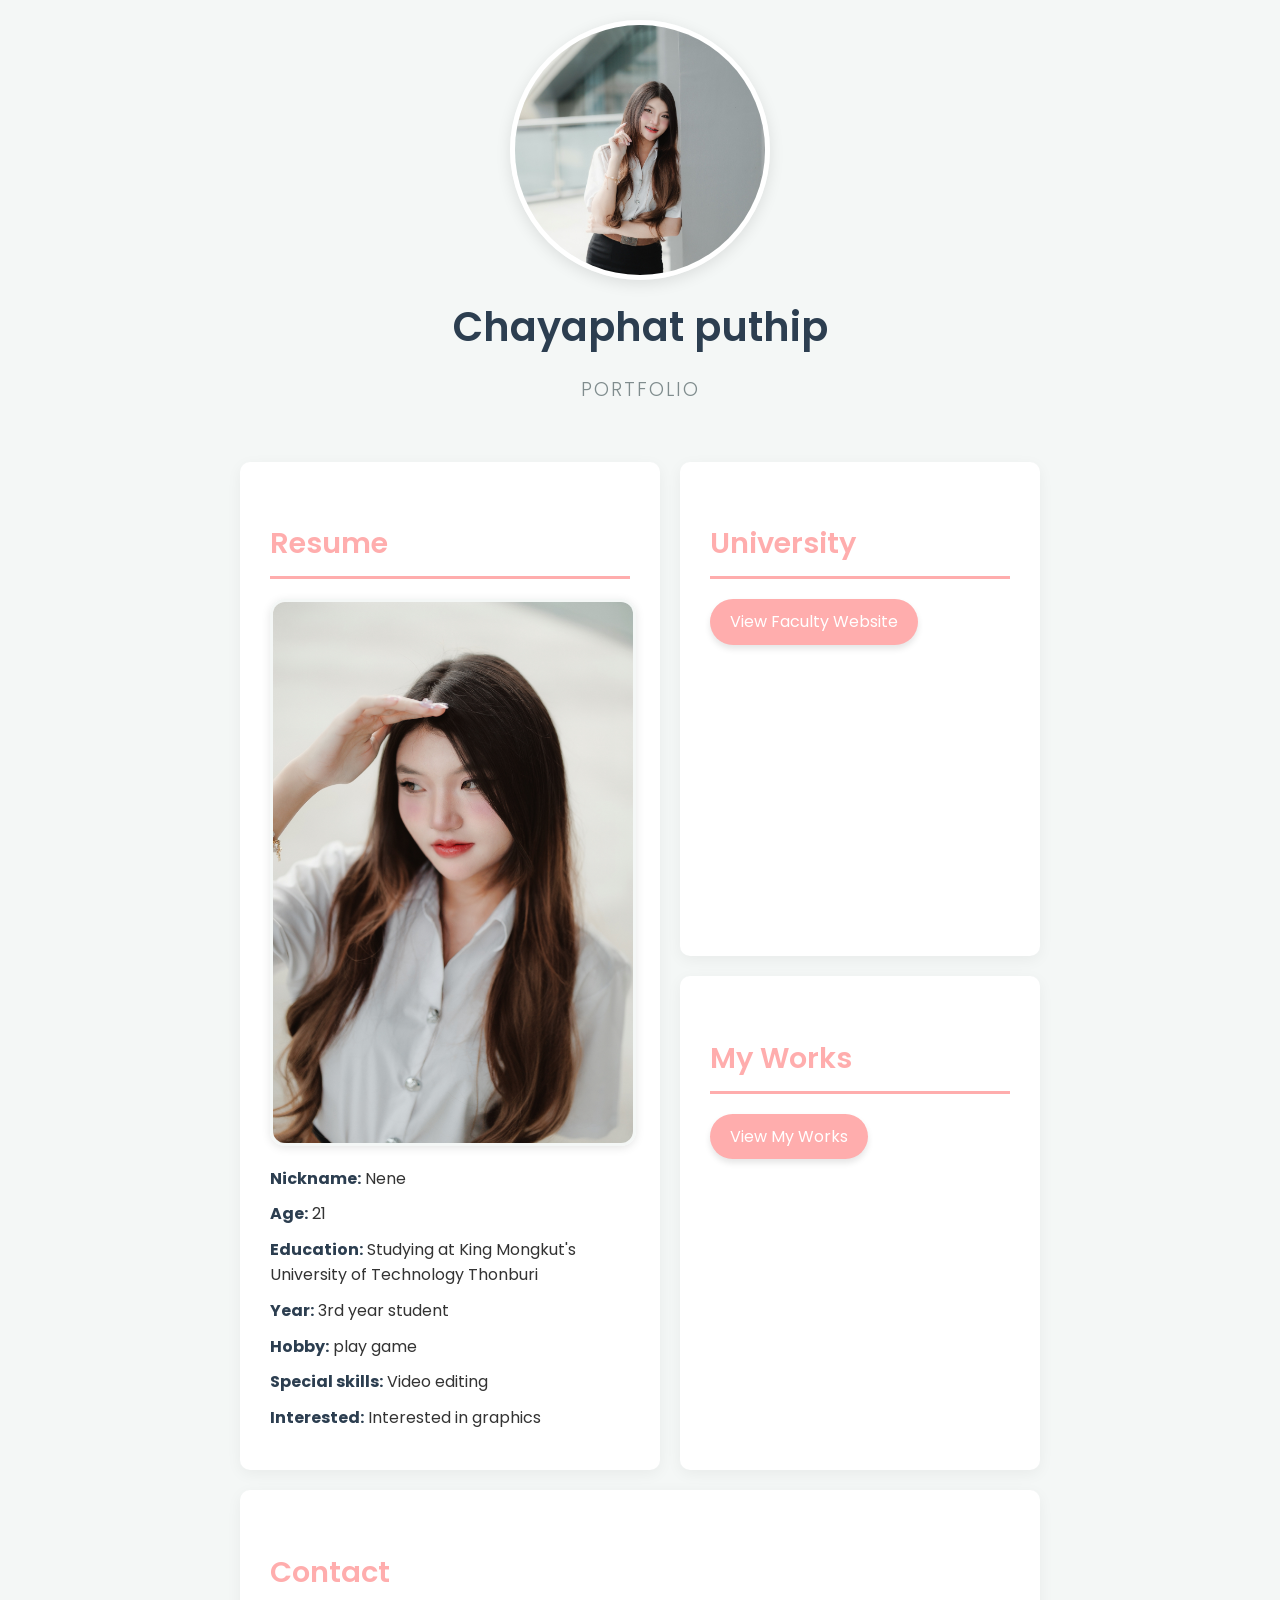
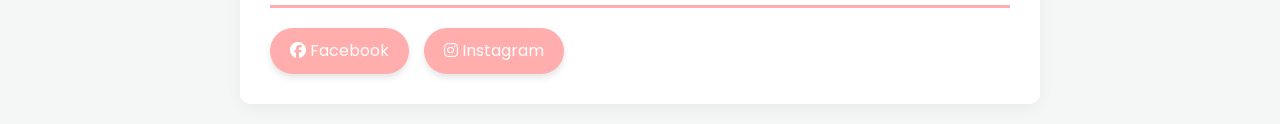
==== index.html @ e0c219ab "Add files via upload" ====
<!DOCTYPE html>
<html lang="en">
<head>
    <meta charset='utf-8'>
    <meta http-equiv='X-UA-Compatible' content='IE=edge'>
    <title>Portfolio</title>
    <meta name='viewport' content='width=device-width, initial-scale=1'>
    <link rel='stylesheet' type='text/css' media='screen' href='main.css'>
    <link rel="stylesheet" href="https://cdnjs.cloudflare.com/ajax/libs/font-awesome/6.5.1/css/all.min.css">
</head>
<body>
    <header class="profile-header">
        <img src="pic.jpg" alt="Profile Picture" class="profile-pic">
        <div class="header-info">
            <h1>Chayaphat puthip</h1>
            <h2>Portfolio</h2>
        </div>
    </header>

    <main class="portfolio-container">
        <div class="flex-container">
            <section class="section-card resume-card">
                <h3>Resume</h3>
                <div class="content">
                    <img src="pig2.jpg" alt="Another Person's Picture" class="second-pic">
                    <p><strong>Nickname:</strong> Nene</p>
                    <p><strong>Age:</strong> 21</p>
                    <p><strong>Education:</strong> Studying at King Mongkut's University of Technology Thonburi</p>
                    <p><strong>Year:</strong> 3rd year student</p>
                    <p><strong>Hobby:</strong> play game</p>
                    <p><strong>Special skills:</strong> Video editing</p>
                    <p><strong>Interested:</strong> Interested in graphics</p>
                </div>
            </section>
            <div class="right-column">
                <section class="section-card university-card">
                    <h3>University</h3>
                    <div class="content contact-links">
                        <a href="https://media.kmutt.ac.th/" target="_blank">View Faculty Website</a>
                    </div>
                </section>
                <section class="section-card works-card">
                    <h3>My Works</h3>
                    <div class="content contact-links">
                        <a href="project.html">View My Works</a>
                    </div>
                </section>
            </div>
        </div>
        <section class="section-card contact-card">
            <h3>Contact</h3>
            <div class="content contact-links">
                <a href="https://www.facebook.com/share/1LTA5cwAmv/?mibextid=wwXIfr" target="_blank">
                    <i class="fab fa-facebook"></i> Facebook
                </a>
                <a href="https://www.instagram.com/nene.e__?igsh=MWU2ZjZlbnQwcmZtYg%3D%3D&utm_source=qr" target="_blank">
                    <i class="fab fa-instagram"></i> Instagram
                </a>
            </div>
        </section>
    </main>
</body>
</html>
---- main.css ----
@import url('https://fonts.googleapis.com/css2?family=Poppins:wght@300;400;600&display=swap');


body {
    font-family: 'Poppins', sans-serif;
    background-color: #f4f7f6; 
    color: #333; 
    line-height: 1.6;
    margin: 0;
    padding: 20px;
    display: flex;
    flex-direction: column;
    align-items: center;
}

.profile-header {
    display: flex;
    flex-direction: column;
    align-items: center;
    text-align: center;
    margin-bottom: 40px;
}

.profile-pic {
    width: 250px;
    height: 250px;
    border-radius: 50%;
    object-fit: cover;
    border: 5px solid #fff;
    box-shadow: 0 4px 15px rgba(0, 0, 0, 0.1);
}

.profile-header h1 {
    font-weight: 600;
    color: #2c3e50;
    font-size: 2.5em;
    margin-top: 15px;
    margin-bottom: 5px;
}

.profile-header h2 {
    font-weight: 300;
    color: #7f8c8d;
    font-size: 1.2em;
    letter-spacing: 2px;
    text-transform: uppercase;
}


.portfolio-container {
    width: 100%;
    max-width: 800px;
    display: flex;
    flex-direction: column;
    gap: 20px;
}

.flex-container {
    display: flex;
    flex-wrap: wrap;
    gap: 20px;
}

.right-column {
    display: flex;
    flex-direction: column;
    gap: 20px;
    flex: 1;
}

.section-card {
    background-color: #fff;
    padding: 30px;
    border-radius: 10px;
    box-shadow: 0 4px 15px rgba(0, 0, 0, 0.05);
    flex: 1;
    transition: transform 0.3s ease, box-shadow 0.3s ease;
}

.section-card:hover {
    transform: translateY(-5px);
    box-shadow: 0 8px 20px rgba(0, 0, 0, 0.1);
}

.section-card h3 {
    color: #ffadad;
    font-size: 1.8em;
    font-weight: 600;
    border-bottom: 3px solid #ffadad;
    padding-bottom: 10px;
    margin-bottom: 20px;
}

.content p {
    margin: 10px 0;
}

.content strong {
    color: #2c3e50;
}

.second-pic {
    display: block;
    width: 100%;
    height: auto;
    margin-bottom: 20px;
    border-radius: 15px;
    object-fit: cover;
    border: 3px solid #f4f7f6;
    box-shadow: 0 2px 10px rgba(0, 0, 0, 0.1);
}


.contact-links {
    display: flex;
    flex-wrap: wrap;
    gap: 15px;
}

.contact-links a {
    text-decoration: none;
    background-color: #ffadad;
    color: #fff;
    padding: 10px 20px;
    border-radius: 25px;
    transition: background-color 0.3s ease, transform 0.3s ease;
    font-weight: 400;
    box-shadow: 0 4px 6px rgba(0, 0, 0, 0.1);
}

.contact-links a:hover {
    background-color: #ff8585;
    transform: translateY(-3px);
    box-shadow: 0 6px 10px rgba(0, 0, 0, 0.15);
}

.works-grid {
    display: grid;
    grid-template-columns: repeat(auto-fit, minmax(200px, 1fr));
    gap: 20px;
    margin-top: 20px;
}

.work-item {
    background-color: #b3e0ff;
    color: #fff;
    padding: 20px;
    border-radius: 10px;
    text-align: center;
    font-size: 1.2em;
    cursor: pointer;
    transition: transform 0.3s ease, background-color 0.3s ease, box-shadow 0.3s ease;
    box-shadow: 0 2px 10px rgba(0, 0, 0, 0.1);
    text-decoration: none;
}

.work-item:hover {
    transform: scale(1.05);
    background-color: #80c8ff;
    box-shadow: 0 4px 15px rgba(0, 0, 0, 0.2);
}

#work-details {
    margin-top: 20px;
    padding: 20px;
    background-color: #fff;
    border-radius: 10px;
    box-shadow: 0 4px 15px rgba(0, 0, 0, 0.05);
    text-align: center;
    font-size: 1.5em;
    color: #2c3e50;
}

.back-button {
    display: inline-block;
    margin-top: 20px;
    text-decoration: none;
    background-color: #7f8c8d;
    color: #fff;
    padding: 10px 20px;
    border-radius: 25px;
    transition: background-color 0.3s ease, box-shadow 0.3s ease;
    font-weight: 400;
    box-shadow: 0 4px 6px rgba(0, 0, 0, 0.1);
}

.back-button:hover {
    background-color: #6c7a89;
    box-shadow: 0 6px 10px rgba(0, 0, 0, 0.15);
}


@media (max-width: 768px) {
    .flex-container {
        flex-direction: column;
    }
}
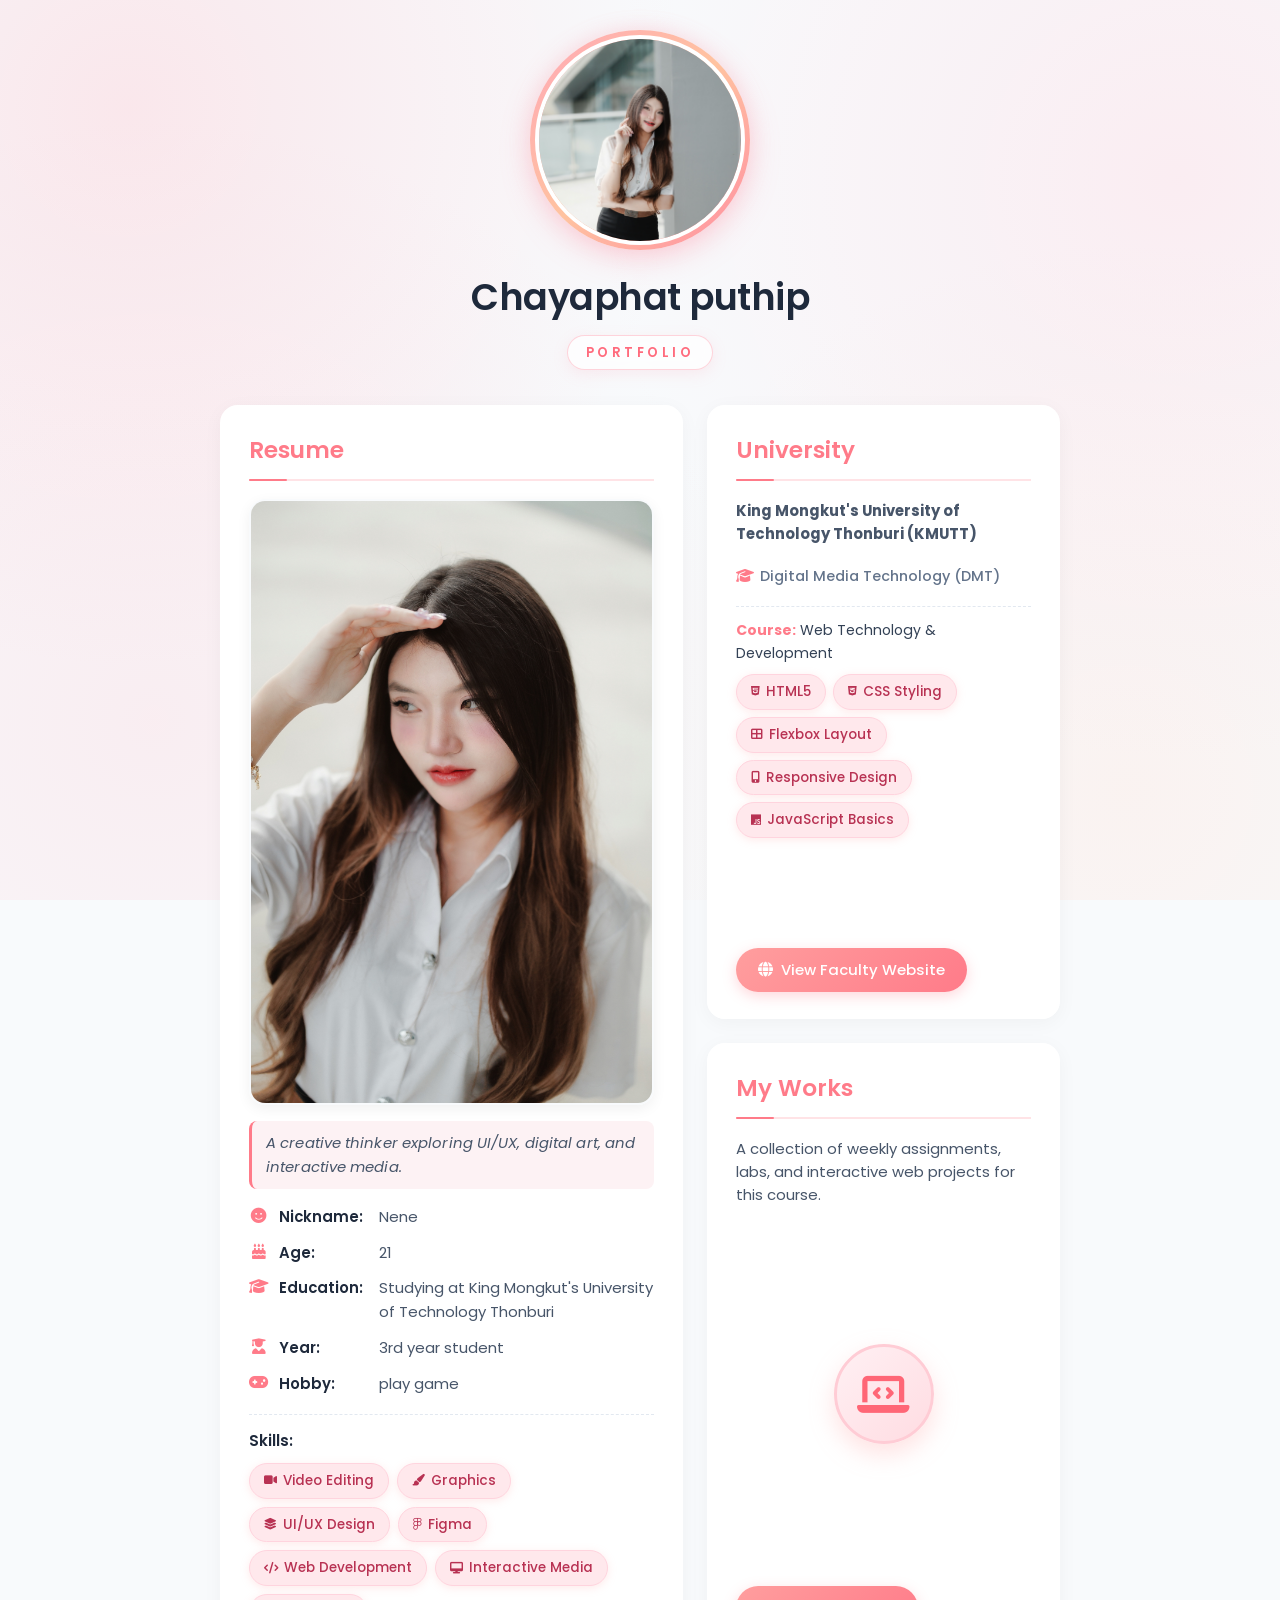
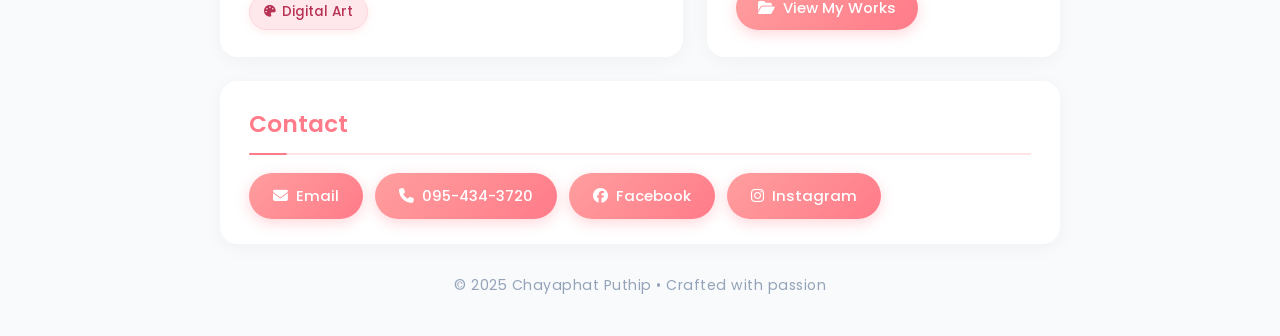
==== commit 3a280765: "update portfolio" ====
--- a/index.html
+++ b/index.html
@@ -3,17 +3,20 @@
 <head>
     <meta charset='utf-8'>
     <meta http-equiv='X-UA-Compatible' content='IE=edge'>
-    <title>Portfolio</title>
+    <title>Chayaphat Puthip | Digital Media Portfolio</title>
     <meta name='viewport' content='width=device-width, initial-scale=1'>
+    <link rel="icon" type="image/jpeg" href="pic.jpg">
     <link rel='stylesheet' type='text/css' media='screen' href='main.css'>
     <link rel="stylesheet" href="https://cdnjs.cloudflare.com/ajax/libs/font-awesome/6.5.1/css/all.min.css">
 </head>
 <body>
     <header class="profile-header">
-        <img src="pic.jpg" alt="Profile Picture" class="profile-pic">
+        <div class="avatar-wrapper">
+            <img src="pic.jpg" alt="Chayaphat Puthip" class="profile-pic">
+        </div>
         <div class="header-info">
             <h1>Chayaphat puthip</h1>
-            <h2>Portfolio</h2>
+            <span class="portfolio-badge">PORTFOLIO</span>
         </div>
     </header>
 
@@ -21,28 +24,75 @@
         <div class="flex-container">
             <section class="section-card resume-card">
                 <h3>Resume</h3>
-                <div class="content">
-                    <img src="pig2.jpg" alt="Another Person's Picture" class="second-pic">
-                    <p><strong>Nickname:</strong> Nene</p>
-                    <p><strong>Age:</strong> 21</p>
-                    <p><strong>Education:</strong> Studying at King Mongkut's University of Technology Thonburi</p>
-                    <p><strong>Year:</strong> 3rd year student</p>
-                    <p><strong>Hobby:</strong> play game</p>
-                    <p><strong>Special skills:</strong> Video editing</p>
-                    <p><strong>Interested:</strong> Interested in graphics</p>
+                <div class="content resume-content">
+                    <img src="pig2.jpg" alt="Resume Picture" class="second-pic">
+                    <p class="short-bio">A creative thinker exploring UI/UX, digital art, and interactive media.</p>
+                    <div class="resume-info">
+                        <p><i class="fas fa-smile info-icon"></i> <strong>Nickname:</strong> <span>Nene</span></p>
+                        <p><i class="fas fa-birthday-cake info-icon"></i> <strong>Age:</strong> <span>21</span></p>
+                        <p><i class="fas fa-graduation-cap info-icon"></i> <strong>Education:</strong> <span>Studying at King Mongkut's University of Technology Thonburi</span></p>
+                        <p><i class="fas fa-user-graduate info-icon"></i> <strong>Year:</strong> <span>3rd year student</span></p>
+                        <p><i class="fas fa-gamepad info-icon"></i> <strong>Hobby:</strong> <span>play game</span></p>
+                    </div>
+                    <div class="resume-tags">
+                        <div class="tag-group">
+                            <span class="tag-title">Skills:</span>
+                            <div class="tags-wrapper">
+                                <span class="badge-tag"><i class="fas fa-video"></i> Video Editing</span>
+                                <span class="badge-tag"><i class="fas fa-paint-brush"></i> Graphics</span>
+                                <span class="badge-tag"><i class="fas fa-layer-group"></i> UI/UX Design</span>
+                                <span class="badge-tag"><i class="fab fa-figma"></i> Figma</span>
+                                <span class="badge-tag"><i class="fas fa-code"></i> Web Development</span>
+                                <span class="badge-tag"><i class="fas fa-desktop"></i> Interactive Media</span>
+                                <span class="badge-tag"><i class="fas fa-palette"></i> Digital Art</span>
+                            </div>
+                        </div>
+                    </div>
                 </div>
             </section>
             <div class="right-column">
                 <section class="section-card university-card">
                     <h3>University</h3>
-                    <div class="content contact-links">
-                        <a href="https://media.kmutt.ac.th/" target="_blank">View Faculty Website</a>
+                    <div class="content card-body">
+                        <div class="univ-info">
+                            <p class="card-desc"><strong>King Mongkut's University of Technology Thonburi (KMUTT)</strong></p>
+                            <p class="card-subdesc"><i class="fas fa-graduation-cap"></i> Digital Media Technology (DMT)</p>
+                            <div class="course-section">
+                                <p class="course-title"><strong>Course:</strong> Web Technology & Development</p>
+                                <div class="tags-wrapper course-tags">
+                                    <span class="badge-tag"><i class="fab fa-html5"></i> HTML5</span>
+                                    <span class="badge-tag"><i class="fab fa-css3-alt"></i> CSS Styling</span>
+                                    <span class="badge-tag"><i class="fas fa-th-large"></i> Flexbox Layout</span>
+                                    <span class="badge-tag"><i class="fas fa-mobile-alt"></i> Responsive Design</span>
+                                    <span class="badge-tag"><i class="fab fa-js"></i> JavaScript Basics</span>
+                                </div>
+                            </div>
+                        </div>
+                        <div class="contact-links card-action">
+                            <a href="https://media.kmutt.ac.th/" target="_blank">
+                                <i class="fas fa-globe"></i> View Faculty Website
+                            </a>
+                        </div>
                     </div>
                 </section>
                 <section class="section-card works-card">
                     <h3>My Works</h3>
-                    <div class="content contact-links">
-                        <a href="project.html">View My Works</a>
+                    <div class="content card-body">
+                        <p class="card-desc">A collection of weekly assignments, labs, and interactive web projects for this course.</p>
+                        
+                        <div class="interactive-graphic-container">
+                            <div class="floating-illustration">
+                                <div class="illustration-circle">
+                                    <i class="fas fa-laptop-code"></i>
+                                </div>
+                            </div>
+                        </div>
+
+                        <div class="contact-links card-action">
+                            <a href="project.html">
+                                <i class="fas fa-folder-open"></i> View My Works
+                            </a>
+                        </div>
                     </div>
                 </section>
             </div>
@@ -50,6 +100,12 @@
         <section class="section-card contact-card">
             <h3>Contact</h3>
             <div class="content contact-links">
+                <a href="mailto:chayaphat7184@gmail.com">
+                    <i class="fas fa-envelope"></i> Email
+                </a>
+                <a href="tel:0954343720">
+                    <i class="fas fa-phone"></i> 095-434-3720
+                </a>
                 <a href="https://www.facebook.com/share/1LTA5cwAmv/?mibextid=wwXIfr" target="_blank">
                     <i class="fab fa-facebook"></i> Facebook
                 </a>
@@ -59,5 +115,9 @@
             </div>
         </section>
     </main>
+
+    <footer class="portfolio-footer">
+        <p>© 2025 Chayaphat Puthip • Crafted with passion</p>
+    </footer>
 </body>
 </html>
--- a/main.css
+++ b/main.css
@@ -1,198 +1,726 @@
-
-@import url('https://fonts.googleapis.com/css2?family=Poppins:wght@300;400;600&display=swap');
-
+@import url('https://fonts.googleapis.com/css2?family=Poppins:wght@300;400;500;600;700&display=swap');
+
+* {
+    box-sizing: border-box;
+}
 
 body {
     font-family: 'Poppins', sans-serif;
-    background-color: #f4f7f6; 
-    color: #333; 
+    background-color: #f8fafc;
+    background-image: 
+        radial-gradient(circle at 10% 12%, rgba(255, 182, 193, 0.28) 0%, transparent 40%),
+        radial-gradient(circle at 92% 20%, rgba(255, 209, 220, 0.32) 0%, transparent 42%),
+        radial-gradient(circle at 12% 80%, rgba(255, 192, 203, 0.22) 0%, transparent 45%),
+        radial-gradient(circle at 88% 88%, rgba(255, 223, 211, 0.28) 0%, transparent 40%);
+    background-attachment: fixed;
+    color: #334155;
     line-height: 1.6;
     margin: 0;
-    padding: 20px;
-    display: flex;
-    flex-direction: column;
-    align-items: center;
-}
-
+    padding: 30px 20px;
+    display: flex;
+    flex-direction: column;
+    align-items: center;
+    min-height: 100vh;
+}
+
+/* Header Section */
 .profile-header {
     display: flex;
     flex-direction: column;
     align-items: center;
     text-align: center;
-    margin-bottom: 40px;
+    margin-bottom: 35px;
+}
+
+.avatar-wrapper {
+    position: relative;
+    display: inline-flex;
+    align-items: center;
+    justify-content: center;
+    padding: 5px;
+    border-radius: 50%;
+    background: linear-gradient(135deg, #ffa8b6 0%, #ffc3a0 50%, #ff8da1 100%);
+    box-shadow: 0 10px 30px rgba(255, 140, 160, 0.3),
+                0 0 20px rgba(255, 175, 189, 0.25);
+    transition: all 0.4s ease;
+}
+
+.avatar-wrapper:hover {
+    transform: translateY(-5px) scale(1.03);
+    box-shadow: 0 16px 40px rgba(255, 120, 145, 0.42),
+                0 0 30px rgba(255, 160, 175, 0.35);
 }
 
 .profile-pic {
-    width: 250px;
-    height: 250px;
+    width: 210px;
+    height: 210px;
     border-radius: 50%;
     object-fit: cover;
-    border: 5px solid #fff;
-    box-shadow: 0 4px 15px rgba(0, 0, 0, 0.1);
+    border: 4px solid #ffffff;
+    display: block;
+    transition: all 0.3s ease;
 }
 
 .profile-header h1 {
     font-weight: 600;
-    color: #2c3e50;
-    font-size: 2.5em;
-    margin-top: 15px;
-    margin-bottom: 5px;
-}
-
-.profile-header h2 {
-    font-weight: 300;
-    color: #7f8c8d;
-    font-size: 1.2em;
-    letter-spacing: 2px;
+    color: #1e293b;
+    font-size: 2.3em;
+    margin-top: 18px;
+    margin-bottom: 8px;
+    letter-spacing: -0.5px;
+}
+
+.portfolio-badge {
+    display: inline-block;
+    padding: 6px 18px;
+    font-size: 0.82em;
+    font-weight: 600;
+    letter-spacing: 3.5px;
     text-transform: uppercase;
-}
-
-
+    color: #ff6b7d;
+    background: rgba(255, 255, 255, 0.7);
+    backdrop-filter: blur(8px);
+    -webkit-backdrop-filter: blur(8px);
+    border: 1px solid rgba(255, 160, 175, 0.45);
+    border-radius: 50px;
+    box-shadow: 0 4px 15px rgba(255, 150, 165, 0.15);
+    transition: all 0.3s ease;
+}
+
+.portfolio-badge:hover {
+    transform: translateY(-2px);
+    background: rgba(255, 255, 255, 0.9);
+    box-shadow: 0 6px 20px rgba(255, 150, 165, 0.25);
+    border-color: rgba(255, 120, 140, 0.6);
+}
+
+/* Portfolio Container Layout */
 .portfolio-container {
     width: 100%;
-    max-width: 800px;
-    display: flex;
-    flex-direction: column;
-    gap: 20px;
+    max-width: 840px;
+    display: flex;
+    flex-direction: column;
+    gap: 24px;
 }
 
 .flex-container {
     display: flex;
-    flex-wrap: wrap;
-    gap: 20px;
-}
-
-.right-column {
-    display: flex;
-    flex-direction: column;
-    gap: 20px;
-    flex: 1;
-}
-
+    gap: 24px;
+    align-items: stretch;
+}
+
+/* Cards Base Style */
 .section-card {
-    background-color: #fff;
-    padding: 30px;
-    border-radius: 10px;
-    box-shadow: 0 4px 15px rgba(0, 0, 0, 0.05);
-    flex: 1;
-    transition: transform 0.3s ease, box-shadow 0.3s ease;
+    background-color: rgba(255, 255, 255, 0.96);
+    backdrop-filter: blur(10px);
+    -webkit-backdrop-filter: blur(10px);
+    padding: 26px 28px;
+    border-radius: 18px;
+    box-shadow: 0 4px 20px rgba(0, 0, 0, 0.04);
+    border: 1px solid rgba(255, 255, 255, 0.9);
+    transition: all 0.35s cubic-bezier(0.2, 0.8, 0.2, 1);
 }
 
 .section-card:hover {
-    transform: translateY(-5px);
-    box-shadow: 0 8px 20px rgba(0, 0, 0, 0.1);
+    transform: translateY(-6px);
+    box-shadow: 0 16px 36px rgba(255, 150, 165, 0.12),
+                0 4px 12px rgba(0, 0, 0, 0.04);
 }
 
 .section-card h3 {
-    color: #ffadad;
-    font-size: 1.8em;
+    color: #ff7b89;
+    font-size: 1.45em;
     font-weight: 600;
-    border-bottom: 3px solid #ffadad;
+    border-bottom: 2px solid #ffe3e6;
     padding-bottom: 10px;
-    margin-bottom: 20px;
-}
-
-.content p {
-    margin: 10px 0;
-}
-
-.content strong {
-    color: #2c3e50;
+    margin-top: 0;
+    margin-bottom: 18px;
+    position: relative;
+}
+
+.section-card h3::after {
+    content: '';
+    position: absolute;
+    bottom: -2px;
+    left: 0;
+    width: 38px;
+    height: 2px;
+    background-color: #ff7b89;
+    border-radius: 2px;
+}
+
+/* Resume Card (Left Column) */
+.resume-card {
+    flex: 1.15;
+    display: flex;
+    flex-direction: column;
+}
+
+.resume-content {
+    display: flex;
+    flex-direction: column;
+    height: 100%;
 }
 
 .second-pic {
-    display: block;
     width: 100%;
     height: auto;
-    margin-bottom: 20px;
-    border-radius: 15px;
-    object-fit: cover;
-    border: 3px solid #f4f7f6;
-    box-shadow: 0 2px 10px rgba(0, 0, 0, 0.1);
-}
-
-
+    display: block;
+    border-radius: 16px;
+    object-fit: contain;
+    object-position: top center;
+    border: 2px solid #f8fafc;
+    box-shadow: 0 4px 14px rgba(0, 0, 0, 0.06);
+    margin-bottom: 16px;
+    transition: all 0.3s ease;
+}
+
+.second-pic:hover {
+    transform: translateY(-2px);
+    box-shadow: 0 8px 20px rgba(0, 0, 0, 0.1);
+}
+
+.short-bio {
+    font-size: 0.93em;
+    color: #475569;
+    line-height: 1.6;
+    margin: 0 0 16px 0;
+    padding: 10px 14px;
+    background-color: #fdf2f4;
+    border-left: 3px solid #ff7b89;
+    border-radius: 8px;
+    font-style: italic;
+    letter-spacing: 0.1px;
+}
+
+.resume-info {
+    margin-bottom: 18px;
+    display: flex;
+    flex-direction: column;
+    gap: 12px;
+}
+
+.resume-info p {
+    margin: 0;
+    font-size: 0.93em;
+    color: #475569;
+    line-height: 1.6;
+    display: flex;
+    align-items: flex-start;
+    gap: 10px;
+}
+
+.resume-info .info-icon {
+    color: #ff7b89;
+    font-size: 1.05em;
+    width: 20px;
+    text-align: center;
+    flex-shrink: 0;
+    margin-top: 3px;
+}
+
+.resume-info strong {
+    color: #1e293b;
+    font-weight: 600;
+    min-width: 90px;
+    flex-shrink: 0;
+}
+
+.resume-info span {
+    flex: 1;
+}
+
+/* Resume Tag Badges */
+.resume-tags {
+    display: flex;
+    flex-direction: column;
+    gap: 10px;
+    margin-top: auto;
+    padding-top: 14px;
+    border-top: 1px dashed #e2e8f0;
+}
+
+.tag-group {
+    display: flex;
+    flex-direction: column;
+    align-items: flex-start;
+    gap: 10px;
+}
+
+.tag-title {
+    font-size: 0.95em;
+    font-weight: 600;
+    color: #1e293b;
+    min-width: 95px;
+}
+
+.tags-wrapper {
+    display: flex;
+    flex-wrap: wrap;
+    gap: 8px;
+}
+
+.badge-tag {
+    display: inline-flex;
+    align-items: center;
+    gap: 6px;
+    background-color: #ffe8ec;
+    color: #b83253;
+    border: 1px solid #ffd4de;
+    padding: 6px 14px;
+    border-radius: 50px;
+    font-size: 0.85em;
+    font-weight: 500;
+    box-shadow: 0 2px 8px rgba(255, 173, 173, 0.25);
+    transition: all 0.3s cubic-bezier(0.2, 0.8, 0.2, 1);
+    cursor: pointer;
+}
+
+.badge-tag i {
+    font-size: 0.85em;
+    transition: transform 0.3s ease;
+}
+
+.badge-tag:hover {
+    background-color: #ffd8e0;
+    color: #9e1d3e;
+    transform: translateY(-3px);
+    box-shadow: 0 6px 16px rgba(255, 140, 160, 0.42);
+    border-color: #ffbcc9;
+}
+
+.badge-tag:hover i {
+    transform: scale(1.15);
+}
+
+/* Right Column (University & My Works) */
+.right-column {
+    flex: 1;
+    display: flex;
+    flex-direction: column;
+    gap: 24px;
+}
+
+.right-column .section-card {
+    flex: 1;
+    display: flex;
+    flex-direction: column;
+    padding: 26px 28px;
+}
+
+.card-body {
+    display: flex;
+    flex-direction: column;
+    flex: 1;
+    height: 100%;
+}
+
+.card-desc {
+    color: #475569;
+    font-size: 0.93em;
+    line-height: 1.55;
+    margin: 0 0 14px 0;
+}
+
+/* University Details */
+.univ-info {
+    display: flex;
+    flex-direction: column;
+    gap: 6px;
+}
+
+.card-subdesc {
+    color: #64748b;
+    font-size: 0.9em;
+    margin: 0;
+    display: flex;
+    align-items: center;
+    gap: 6px;
+    font-weight: 500;
+}
+
+.card-subdesc i {
+    color: #ff7b89;
+}
+
+.course-section {
+    margin-top: 12px;
+    padding-top: 12px;
+    border-top: 1px dashed #e2e8f0;
+}
+
+.course-title {
+    font-size: 0.88em;
+    color: #334155;
+    margin: 0 0 10px 0;
+}
+
+.course-title strong {
+    color: #ff7b89;
+}
+
+.course-tags {
+    display: flex;
+    flex-wrap: wrap;
+    gap: 7px;
+}
+
+/* My Works Interactive Graphic */
+.interactive-graphic-container {
+    display: flex;
+    align-items: center;
+    justify-content: center;
+    padding: 20px 0;
+    flex: 1;
+}
+
+.floating-illustration {
+    display: flex;
+    align-items: center;
+    justify-content: center;
+    animation: floatingIllustration 3.2s ease-in-out infinite;
+}
+
+.illustration-circle {
+    width: 100px;
+    height: 100px;
+    border-radius: 50%;
+    background: linear-gradient(135deg, #fff0f3 0%, #ffdce2 100%);
+    border: 3px solid #ffccd5;
+    display: flex;
+    align-items: center;
+    justify-content: center;
+    box-shadow: 0 10px 25px rgba(255, 173, 173, 0.35);
+    transition: all 0.3s ease;
+    cursor: pointer;
+}
+
+.illustration-circle i {
+    font-size: 42px;
+    color: #ff6676;
+    transition: all 0.3s ease;
+}
+
+.illustration-circle:hover {
+    transform: scale(1.08) rotate(4deg);
+    background: linear-gradient(135deg, #ffe5ea 0%, #ffc8d3 100%);
+    box-shadow: 0 14px 30px rgba(255, 123, 137, 0.45);
+}
+
+.illustration-circle:hover i {
+    color: #df4457;
+    transform: scale(1.08);
+}
+
+@keyframes floatingIllustration {
+    0% {
+        transform: translateY(0px);
+    }
+    50% {
+        transform: translateY(-10px);
+    }
+    100% {
+        transform: translateY(0px);
+    }
+}
+
+.card-action {
+    margin-top: auto;
+    padding-top: 18px;
+}
+
+/* Buttons and Links */
 .contact-links {
     display: flex;
     flex-wrap: wrap;
-    gap: 15px;
+    gap: 12px;
 }
 
 .contact-links a {
     text-decoration: none;
-    background-color: #ffadad;
-    color: #fff;
-    padding: 10px 20px;
+    background: linear-gradient(135deg, #ff9e9e 0%, #ff7b89 100%);
+    color: #ffffff;
+    padding: 10px 22px;
     border-radius: 25px;
-    transition: background-color 0.3s ease, transform 0.3s ease;
-    font-weight: 400;
-    box-shadow: 0 4px 6px rgba(0, 0, 0, 0.1);
+    font-weight: 500;
+    font-size: 0.93em;
+    display: inline-flex;
+    align-items: center;
+    gap: 8px;
+    box-shadow: 0 4px 14px rgba(255, 123, 137, 0.3);
+    transition: all 0.3s ease;
 }
 
 .contact-links a:hover {
-    background-color: #ff8585;
+    background: linear-gradient(135deg, #ff8c8c 0%, #ff6676 100%);
     transform: translateY(-3px);
-    box-shadow: 0 6px 10px rgba(0, 0, 0, 0.15);
-}
-
+    box-shadow: 0 8px 20px rgba(255, 102, 118, 0.42);
+}
+
+.contact-links a:active {
+    transform: translateY(-1px);
+    box-shadow: 0 4px 10px rgba(255, 102, 118, 0.3);
+}
+
+/* Contact Card Bottom */
+.contact-card {
+    padding: 24px 28px;
+}
+
+.contact-card .contact-links a {
+    padding: 11px 24px;
+}
+
+/* Project Page Header & Card (project.html) */
+.project-header {
+    margin-bottom: 25px;
+}
+
+.project-avatar .profile-pic {
+    width: 110px;
+    height: 110px;
+}
+
+.project-card {
+    padding: 30px 32px;
+}
+
+.project-card h3 {
+    margin-bottom: 8px;
+}
+
+.project-card .card-desc {
+    margin-top: 0;
+    margin-bottom: 22px;
+    font-size: 0.95em;
+    color: #64748b;
+}
+
+/* Works Grid & Items (project.html) */
 .works-grid {
     display: grid;
-    grid-template-columns: repeat(auto-fit, minmax(200px, 1fr));
-    gap: 20px;
-    margin-top: 20px;
+    grid-template-columns: repeat(auto-fit, minmax(210px, 1fr));
+    gap: 18px;
+    margin-top: 10px;
+    margin-bottom: 26px;
 }
 
 .work-item {
-    background-color: #b3e0ff;
-    color: #fff;
-    padding: 20px;
-    border-radius: 10px;
+    padding: 22px 20px;
+    border-radius: 16px;
     text-align: center;
-    font-size: 1.2em;
+    font-size: 1.12em;
+    font-weight: 600;
     cursor: pointer;
-    transition: transform 0.3s ease, background-color 0.3s ease, box-shadow 0.3s ease;
-    box-shadow: 0 2px 10px rgba(0, 0, 0, 0.1);
     text-decoration: none;
+    transition: all 0.3s cubic-bezier(0.2, 0.8, 0.2, 1);
+    display: flex;
+    align-items: center;
+    justify-content: center;
+    gap: 10px;
+    border: 1px solid transparent;
+}
+
+.work-item i {
+    font-size: 1.15em;
+    transition: transform 0.3s ease;
 }
 
 .work-item:hover {
-    transform: scale(1.05);
-    background-color: #80c8ff;
-    box-shadow: 0 4px 15px rgba(0, 0, 0, 0.2);
+    transform: translateY(-4px);
+}
+
+.work-item:hover i {
+    transform: scale(1.15);
+}
+
+/* Individual Soft Pastel Cards */
+/* Work 3: Soft Blush Pink */
+.work-item-3 {
+    background: linear-gradient(135deg, #fff0f3 0%, #ffe4ea 100%);
+    color: #9e2a4b;
+    border-color: #ffd1dc;
+    box-shadow: 0 4px 16px rgba(255, 182, 193, 0.3);
+}
+.work-item-3:hover {
+    background: linear-gradient(135deg, #ffeef1 0%, #ffdbe3 100%);
+    box-shadow: 0 8px 24px rgba(255, 140, 160, 0.4);
+    color: #841d3a;
+}
+
+/* Work 4: Soft Peach */
+.work-item-4 {
+    background: linear-gradient(135deg, #fff4eb 0%, #ffe8d6 100%);
+    color: #a64e16;
+    border-color: #fedac2;
+    box-shadow: 0 4px 16px rgba(255, 190, 150, 0.3);
+}
+.work-item-4:hover {
+    background: linear-gradient(135deg, #fff1e3 0%, #ffe0cb 100%);
+    box-shadow: 0 8px 24px rgba(255, 165, 120, 0.4);
+    color: #8f3f0e;
+}
+
+/* Work 5: Butter Yellow / Cream */
+.work-item-5 {
+    background: linear-gradient(135deg, #fffdf0 0%, #fff6d6 100%);
+    color: #8c6a00;
+    border-color: #fef0ba;
+    box-shadow: 0 4px 16px rgba(240, 205, 110, 0.28);
+}
+.work-item-5:hover {
+    background: linear-gradient(135deg, #fffbe9 0%, #fff1c4 100%);
+    box-shadow: 0 8px 24px rgba(235, 195, 80, 0.38);
+    color: #735600;
+}
+
+/* Work 6: Soft Mint / Sage */
+.work-item-6 {
+    background: linear-gradient(135deg, #f0faf4 0%, #e2f6eb 100%);
+    color: #1b733e;
+    border-color: #c8eed4;
+    box-shadow: 0 4px 16px rgba(135, 218, 166, 0.3);
+}
+.work-item-6:hover {
+    background: linear-gradient(135deg, #ebf8f0 0%, #d8f1e2 100%);
+    box-shadow: 0 8px 24px rgba(100, 200, 140, 0.4);
+    color: #14592f;
+}
+
+/* Work 7: Soft Baby Blue */
+.work-item-7 {
+    background: linear-gradient(135deg, #f0f8ff 0%, #e1f0fe 100%);
+    color: #166cb8;
+    border-color: #c6e3fc;
+    box-shadow: 0 4px 16px rgba(144, 202, 249, 0.32);
+}
+.work-item-7:hover {
+    background: linear-gradient(135deg, #ebf5fe 0%, #d5eafc 100%);
+    box-shadow: 0 8px 24px rgba(100, 180, 245, 0.42);
+    color: #115391;
+}
+
+/* Work 8: Soft Lavender */
+.work-item-8 {
+    background: linear-gradient(135deg, #f8f3fe 0%, #ede2fb 100%);
+    color: #6e2ea8;
+    border-color: #e3d1fa;
+    box-shadow: 0 4px 16px rgba(206, 175, 245, 0.3);
+}
+.work-item-8:hover {
+    background: linear-gradient(135deg, #f5edfd 0%, #e4d3f8 100%);
+    box-shadow: 0 8px 24px rgba(185, 145, 235, 0.4);
+    color: #572088;
 }
 
 #work-details {
     margin-top: 20px;
     padding: 20px;
-    background-color: #fff;
-    border-radius: 10px;
-    box-shadow: 0 4px 15px rgba(0, 0, 0, 0.05);
+    background-color: #ffffff;
+    border-radius: 12px;
+    box-shadow: 0 4px 18px rgba(0, 0, 0, 0.05);
     text-align: center;
-    font-size: 1.5em;
-    color: #2c3e50;
+    font-size: 1.4em;
+    color: #1e293b;
+    transition: all 0.3s ease;
+}
+
+/* Back Button */
+.back-button-container {
+    margin-top: 10px;
+    display: flex;
+    justify-content: flex-start;
 }
 
 .back-button {
-    display: inline-block;
-    margin-top: 20px;
+    display: inline-flex;
+    align-items: center;
+    gap: 10px;
+    margin-top: 10px;
     text-decoration: none;
-    background-color: #7f8c8d;
-    color: #fff;
-    padding: 10px 20px;
-    border-radius: 25px;
-    transition: background-color 0.3s ease, box-shadow 0.3s ease;
+    background: linear-gradient(135deg, #ffa8b6 0%, #ff8da1 100%);
+    color: #ffffff;
+    padding: 12px 26px;
+    border-radius: 30px;
+    font-size: 0.96em;
+    font-weight: 500;
+    box-shadow: 0 4px 14px rgba(255, 123, 137, 0.28);
+    transition: all 0.3s cubic-bezier(0.2, 0.8, 0.2, 1);
+}
+
+.back-button i {
+    font-size: 0.9em;
+    transition: transform 0.3s ease;
+}
+
+.back-button:hover {
+    background: linear-gradient(135deg, #ff94a4 0%, #ff7088 100%);
+    transform: translateY(-3px);
+    box-shadow: 0 8px 20px rgba(255, 102, 118, 0.4);
+    color: #ffffff;
+}
+
+.back-button:hover i {
+    transform: translateX(-4px);
+}
+
+/* Footer */
+.portfolio-footer {
+    width: 100%;
+    max-width: 840px;
+    text-align: center;
+    padding: 24px 0 10px 0;
+    margin-top: 6px;
+}
+
+.portfolio-footer p {
+    font-size: 0.88em;
+    color: #94a3b8;
+    margin: 0;
+    letter-spacing: 0.5px;
     font-weight: 400;
-    box-shadow: 0 4px 6px rgba(0, 0, 0, 0.1);
-}
-
-.back-button:hover {
-    background-color: #6c7a89;
-    box-shadow: 0 6px 10px rgba(0, 0, 0, 0.15);
-}
-
-
+    transition: all 0.3s ease;
+}
+
+.portfolio-footer p:hover {
+    color: #64748b;
+}
+
+/* Responsive Styles */
 @media (max-width: 768px) {
+    body {
+        padding: 20px 14px;
+    }
+
     .flex-container {
         flex-direction: column;
     }
+
+    .avatar-wrapper {
+        padding: 4px;
+    }
+
+    .profile-pic {
+        width: 175px;
+        height: 175px;
+    }
+
+    .profile-header h1 {
+        font-size: 1.9em;
+    }
+
+    .section-card {
+        padding: 22px 20px;
+    }
+
+    .second-pic {
+        width: 100%;
+        height: auto;
+    }
+
+    .tag-group {
+        flex-direction: column;
+        align-items: flex-start;
+        gap: 6px;
+    }
 }
